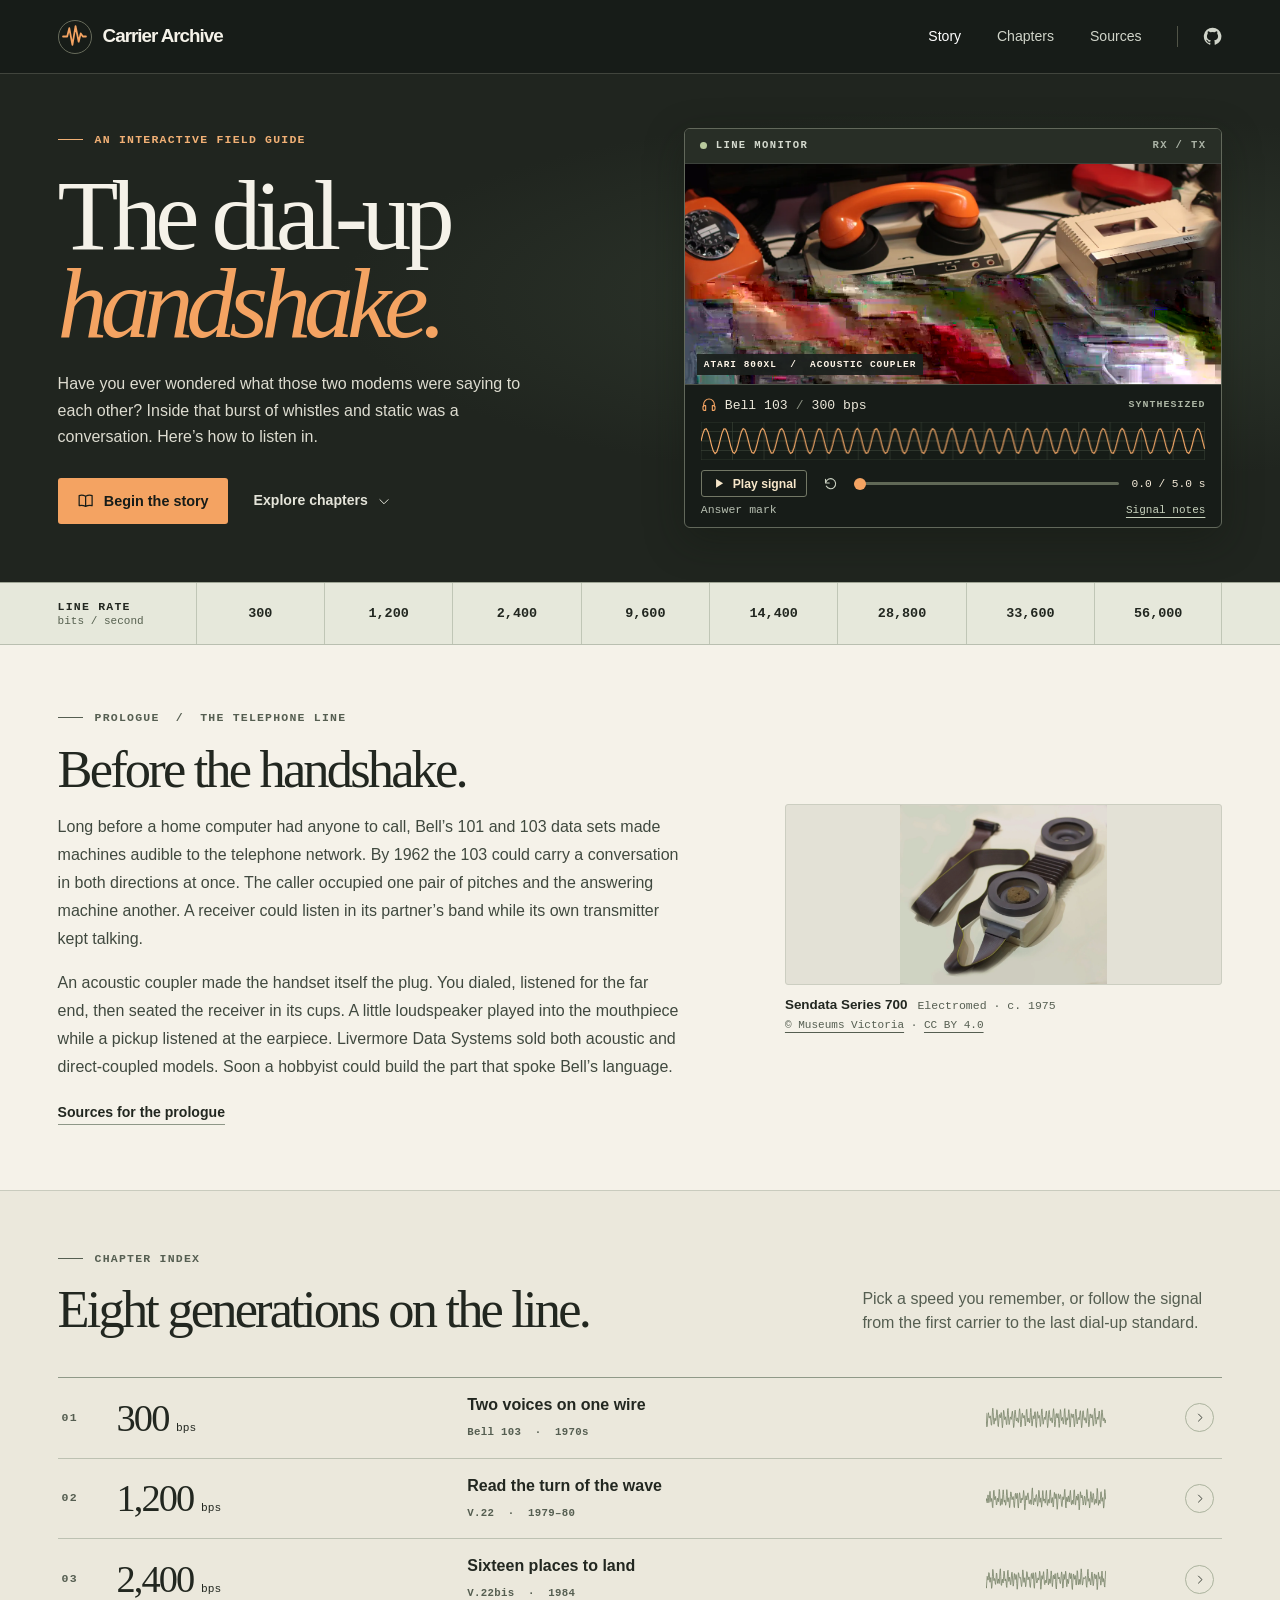
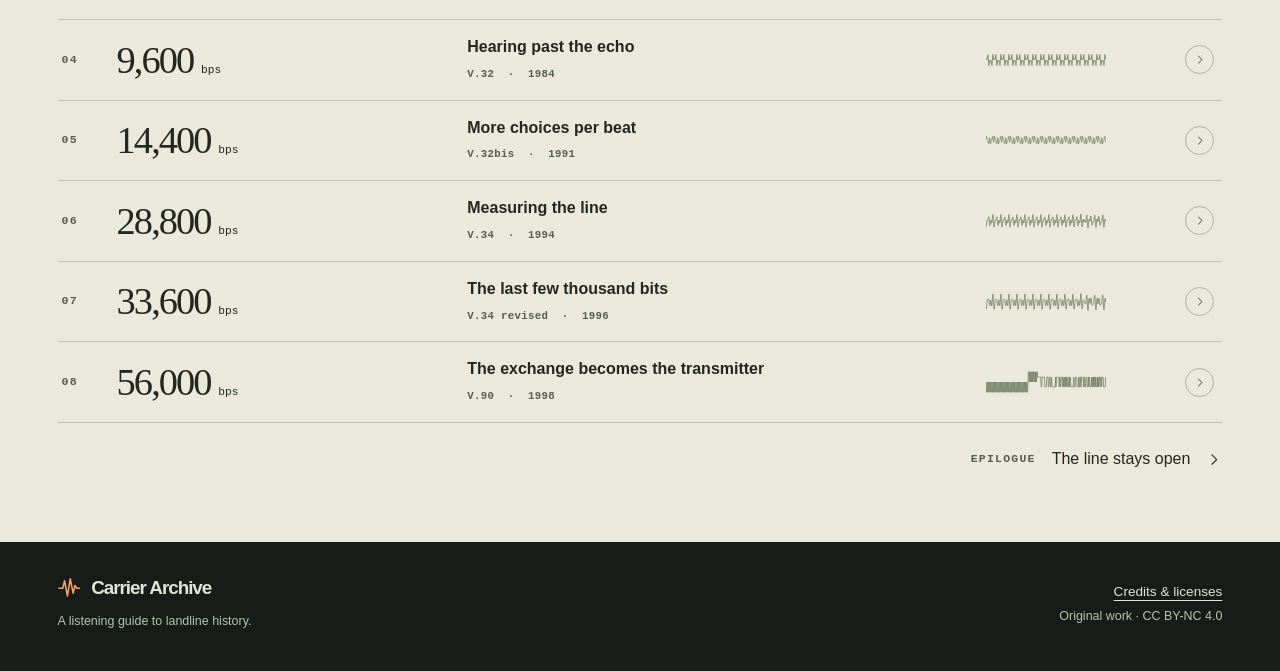
==== index.html @ a71842d0 "Build eight sourced listening chapters and synchronized signal instruments" ====
<!doctype html><html lang="en"><head><meta charset="utf-8"><meta name="viewport" content="width=device-width, initial-scale=1"><meta name="theme-color" content="#1d201c"><meta name="description" content="Explore eight generations of dial-up modems through annotated synthesized signals, archival photographs and the engineering behind the handshake."><title>The dial-up handshake · Carrier Archive</title><link rel="icon" href="assets/mark.svg"><link rel="stylesheet" href="style.css"><script type="module" src="js/player.js"></script></head><body><a class="skip" href="#main">Skip to content</a><header class="mast"><div class="wrap mast-row"><a class="brand" href="index.html"><span class="brandmark"><svg viewBox="0 0 24 24" class="icon" fill="none" stroke="currentColor" stroke-width="1.7" stroke-linecap="round" stroke-linejoin="round" aria-hidden="true"><path d="M1 12h4l2-8 3 16 3-18 3 15 2-8 2 3h3"/></svg></span> Carrier Archive</a><nav aria-label="Primary"><a class="sel" href="index.html#origins">Story</a><a class="" href="index.html#chapters">Chapters</a><a class="" href="sources.html">Sources</a><a class="repo" href="https://github.com/ahknight/modems-astra-work-high" aria-label="GitHub repository"><svg viewBox="0 0 24 24" class="icon" fill="none" stroke="currentColor" stroke-width="1.7" stroke-linecap="round" stroke-linejoin="round" aria-hidden="true"><path fill="currentColor" stroke="none" d="M12 1a11 11 0 0 0-3.48 21.43c.55.1.75-.24.75-.53v-2.05c-3.07.67-3.72-1.3-3.72-1.3-.5-1.28-1.22-1.62-1.22-1.62-1-.68.08-.67.08-.67 1.1.08 1.69 1.14 1.69 1.14.98 1.69 2.58 1.2 3.21.92.1-.71.39-1.2.7-1.47-2.46-.28-5.04-1.23-5.04-5.47 0-1.21.43-2.2 1.14-2.97-.11-.28-.49-1.4.11-2.92 0 0 .93-.3 3.03 1.13a10.47 10.47 0 0 1 5.5 0c2.1-1.43 3.03-1.13 3.03-1.13.6 1.52.22 2.64.11 2.92.71.77 1.14 1.76 1.14 2.97 0 4.25-2.59 5.18-5.06 5.45.4.35.75 1.03.75 2.08v3.07c0 .3.2.64.76.53A11 11 0 0 0 12 1z"/></svg></a></nav></div></header><main id="main"><section class="hero"><div class="wrap hero-grid"><div class="hero-copy"><div class="eyebrow"><span class="rule"></span>AN INTERACTIVE FIELD GUIDE</div><h1>The dial-up<br><em>handshake.</em></h1><p>Have you ever wondered what those two modems were saying to each other? Inside that burst of whistles and static was a conversation. Here’s how to listen in.</p><div class="hero-actions"><a class="button paper" href="#origins"><svg viewBox="0 0 24 24" class="icon" fill="none" stroke="currentColor" stroke-width="1.7" stroke-linecap="round" stroke-linejoin="round" aria-hidden="true"><path d="M3 5c3-1 6-.6 9 1 3-1.6 6-2 9-1v14c-3-1-6-.6-9 1-3-1.6-6-2-9-1zM12 6v14"/></svg>Begin the story</a><a class="text-link" href="#chapters">Explore chapters <svg viewBox="0 0 24 24" class="icon" fill="none" stroke="currentColor" stroke-width="1.7" stroke-linecap="round" stroke-linejoin="round" aria-hidden="true"><path d="m5 9 7 7 7-7"/></svg></a></div></div><figure class="hero-instrument" data-player="300" data-mini><div class="plate"><span><i class="lamp"></i> LINE MONITOR</span><span>RX / TX</span></div><div class="photo-well"><img src="assets/atari.webp" fetchpriority="high" alt="An orange telephone handset rests in the rubber cups of a Radio Shack modem beside an Atari 800XL and its cassette deck."><span class="photo-tag">ATARI 800XL &nbsp;/&nbsp; ACOUSTIC COUPLER</span></div><div class="hero-console"><div class="console-label"><span><svg viewBox="0 0 24 24" class="icon" fill="none" stroke="currentColor" stroke-width="1.7" stroke-linecap="round" stroke-linejoin="round" aria-hidden="true"><path d="M4 14v-3a8 8 0 0 1 16 0v3M4 13h3v7H5a2 2 0 0 1-2-2v-3a2 2 0 0 1 1-2zm16 0h-3v7h2a2 2 0 0 0 2-2v-3a2 2 0 0 0-1-2z"/></svg> Bell 103 <b>/</b> 300 bps</span><small>SYNTHESIZED</small></div><canvas data-scope role="img" aria-label="Oscilloscope displaying the generated Bell 103 waveform"></canvas><div class="transport"><button type="button" class="play" data-play aria-label="Play signal"><svg viewBox="0 0 24 24" class="icon" fill="none" stroke="currentColor" stroke-width="1.7" stroke-linecap="round" stroke-linejoin="round" aria-hidden="true"><path d="M7 4.5v15l12-7.5z" fill="currentColor" stroke="none"/></svg><span>Play signal</span></button><button type="button" class="restart" data-restart aria-label="Restart signal" title="Restart signal"><svg viewBox="0 0 24 24" class="icon" fill="none" stroke="currentColor" stroke-width="1.7" stroke-linecap="round" stroke-linejoin="round" aria-hidden="true"><path d="M4 5v6h6"/><path d="M4.5 10a8 8 0 1 1 .7 6"/></svg></button><label class="seek"><span class="sr">Signal position in seconds</span><input data-seek type="range" min="0" max="1" step=".001" value="0"></label><output class="clock" data-clock>0:00</output></div><span class="sr" data-status role="status"></span><div class="mini-info"><div data-current class="mini-stage">Answer mark</div><a href="chapters/300.html#laboratory">Signal notes</a></div></div><noscript><p>Enable JavaScript to play the generated signal.</p></noscript></figure></div></section><nav class="rate-nav" aria-label="Browse by line rate"><div class="wrap rate-inner"><span class="rail-label">LINE RATE <small>bits / second</small></span><div class="rates"><a class="" href="chapters/300.html" aria-label="300 bits per second, Bell 103">300</a><a class="" href="chapters/1200.html" aria-label="1,200 bits per second, V.22">1,200</a><a class="" href="chapters/2400.html" aria-label="2,400 bits per second, V.22bis">2,400</a><a class="" href="chapters/9600.html" aria-label="9,600 bits per second, V.32">9,600</a><a class="" href="chapters/14400.html" aria-label="14,400 bits per second, V.32bis">14,400</a><a class="" href="chapters/28800.html" aria-label="28,800 bits per second, V.34">28,800</a><a class="" href="chapters/33600.html" aria-label="33,600 bits per second, V.34 revised">33,600</a><a class="" href="chapters/56000.html" aria-label="56,000 bits per second, V.90">56,000</a></div></div></nav><section class="origins wrap" id="origins"><div class="origin-copy"><div class="eyebrow"><span class="rule"></span>PROLOGUE &nbsp;/&nbsp; THE TELEPHONE LINE</div><h2>Before the handshake.</h2><p>Long before a home computer had anyone to call, Bell’s 101 and 103 data sets made machines audible to the telephone network. By 1962 the 103 could carry a conversation in both directions at once. The caller occupied one pair of pitches and the answering machine another. A receiver could listen in its partner’s band while its own transmitter kept talking.</p><p>An acoustic coupler made the handset itself the plug. You dialed, listened for the far end, then seated the receiver in its cups. A little loudspeaker played into the mouthpiece while a pickup listened at the earpiece. Livermore Data Systems sold both acoustic and direct-coupled models. Soon a hobbyist could build the part that spoke Bell’s language.</p><a class="sub-link" href="sources.html#origin">Sources for the prologue</a></div><figure class="artifact"><div class="artifact-img"><img src="assets/sendata.webp" alt="Two rubber-lined sockets join at a flexible middle section. Straps extend from the ends to secure a handset against the sockets." loading="lazy"></div><figcaption><strong>Sendata Series 700</strong><span>Electromed · c. 1975</span><small><a href="https://collections.museumsvictoria.com.au/items/404180">© Museums Victoria</a> · <a href="https://creativecommons.org/licenses/by/4.0/">CC BY 4.0</a></small></figcaption></figure></section><section class="index-band" id="chapters"><div class="wrap"><div class="eyebrow"><span class="rule"></span>CHAPTER INDEX</div><div class="index-head"><h2>Eight generations on the line.</h2><p>Pick a speed you remember, or follow the signal from the first carrier to the last dial-up standard.</p></div><div class="chapter-rows"><a class="chapter-row" href="chapters/300.html"><span class="ch-num">01</span><span class="row-rate">300 <small>bps</small></span><span class="row-story"><b>Two voices on one wire</b><small>Bell 103 &nbsp;·&nbsp; 1970s</small></span><img src="assets/trace-300.svg" alt="" loading="lazy"><span class="go"><svg viewBox="0 0 24 24" class="icon" fill="none" stroke="currentColor" stroke-width="1.7" stroke-linecap="round" stroke-linejoin="round" aria-hidden="true"><path d="m9 5 7 7-7 7"/></svg></span></a><a class="chapter-row" href="chapters/1200.html"><span class="ch-num">02</span><span class="row-rate">1,200 <small>bps</small></span><span class="row-story"><b>Read the turn of the wave</b><small>V.22 &nbsp;·&nbsp; 1979–80</small></span><img src="assets/trace-1200.svg" alt="" loading="lazy"><span class="go"><svg viewBox="0 0 24 24" class="icon" fill="none" stroke="currentColor" stroke-width="1.7" stroke-linecap="round" stroke-linejoin="round" aria-hidden="true"><path d="m9 5 7 7-7 7"/></svg></span></a><a class="chapter-row" href="chapters/2400.html"><span class="ch-num">03</span><span class="row-rate">2,400 <small>bps</small></span><span class="row-story"><b>Sixteen places to land</b><small>V.22bis &nbsp;·&nbsp; 1984</small></span><img src="assets/trace-2400.svg" alt="" loading="lazy"><span class="go"><svg viewBox="0 0 24 24" class="icon" fill="none" stroke="currentColor" stroke-width="1.7" stroke-linecap="round" stroke-linejoin="round" aria-hidden="true"><path d="m9 5 7 7-7 7"/></svg></span></a><a class="chapter-row" href="chapters/9600.html"><span class="ch-num">04</span><span class="row-rate">9,600 <small>bps</small></span><span class="row-story"><b>Hearing past the echo</b><small>V.32 &nbsp;·&nbsp; 1984</small></span><img src="assets/trace-9600.svg" alt="" loading="lazy"><span class="go"><svg viewBox="0 0 24 24" class="icon" fill="none" stroke="currentColor" stroke-width="1.7" stroke-linecap="round" stroke-linejoin="round" aria-hidden="true"><path d="m9 5 7 7-7 7"/></svg></span></a><a class="chapter-row" href="chapters/14400.html"><span class="ch-num">05</span><span class="row-rate">14,400 <small>bps</small></span><span class="row-story"><b>More choices per beat</b><small>V.32bis &nbsp;·&nbsp; 1991</small></span><img src="assets/trace-14400.svg" alt="" loading="lazy"><span class="go"><svg viewBox="0 0 24 24" class="icon" fill="none" stroke="currentColor" stroke-width="1.7" stroke-linecap="round" stroke-linejoin="round" aria-hidden="true"><path d="m9 5 7 7-7 7"/></svg></span></a><a class="chapter-row" href="chapters/28800.html"><span class="ch-num">06</span><span class="row-rate">28,800 <small>bps</small></span><span class="row-story"><b>Measuring the line</b><small>V.34 &nbsp;·&nbsp; 1994</small></span><img src="assets/trace-28800.svg" alt="" loading="lazy"><span class="go"><svg viewBox="0 0 24 24" class="icon" fill="none" stroke="currentColor" stroke-width="1.7" stroke-linecap="round" stroke-linejoin="round" aria-hidden="true"><path d="m9 5 7 7-7 7"/></svg></span></a><a class="chapter-row" href="chapters/33600.html"><span class="ch-num">07</span><span class="row-rate">33,600 <small>bps</small></span><span class="row-story"><b>The last few thousand bits</b><small>V.34 revised &nbsp;·&nbsp; 1996</small></span><img src="assets/trace-33600.svg" alt="" loading="lazy"><span class="go"><svg viewBox="0 0 24 24" class="icon" fill="none" stroke="currentColor" stroke-width="1.7" stroke-linecap="round" stroke-linejoin="round" aria-hidden="true"><path d="m9 5 7 7-7 7"/></svg></span></a><a class="chapter-row" href="chapters/56000.html"><span class="ch-num">08</span><span class="row-rate">56,000 <small>bps</small></span><span class="row-story"><b>The exchange becomes the transmitter</b><small>V.90 &nbsp;·&nbsp; 1998</small></span><img src="assets/trace-56000.svg" alt="" loading="lazy"><span class="go"><svg viewBox="0 0 24 24" class="icon" fill="none" stroke="currentColor" stroke-width="1.7" stroke-linecap="round" stroke-linejoin="round" aria-hidden="true"><path d="m9 5 7 7-7 7"/></svg></span></a></div><a class="end-link" href="epilogue.html"><span>EPILOGUE</span> The line stays open <svg viewBox="0 0 24 24" class="icon" fill="none" stroke="currentColor" stroke-width="1.7" stroke-linecap="round" stroke-linejoin="round" aria-hidden="true"><path d="m9 5 7 7-7 7"/></svg></a></div></section></main><footer><div class="wrap footer-in"><div><a class="brand" href="index.html"><svg viewBox="0 0 24 24" class="icon" fill="none" stroke="currentColor" stroke-width="1.7" stroke-linecap="round" stroke-linejoin="round" aria-hidden="true"><path d="M1 12h4l2-8 3 16 3-18 3 15 2-8 2 3h3"/></svg> Carrier Archive</a><p>A listening guide to landline history.</p></div><div><a href="sources.html#rights">Credits &amp; licenses</a><span>Original work · CC BY-NC 4.0</span></div></div></footer></body></html>
---- style.css ----
:root{--paper:#f5f2e9;--paper2:#ebe8dc;--ink:#222720;--muted:#555e51;--edge:#c9cbbe;--night:#20251f;--dark:#171c18;--orange:#f4a362;--green:#a1be9c;--mono:ui-monospace,"SFMono-Regular",Consolas,"Liberation Mono",monospace;--serif:"Iowan Old Style","Palatino Linotype",Palatino,Georgia,serif;--sans:"Helvetica Neue",Arial,sans-serif}*{box-sizing:border-box}html{scroll-padding-top:18px}body{margin:0;color:var(--ink);background:var(--paper);font:1rem/1.55 var(--sans)}button,input,select{font:inherit}a{color:inherit;text-underline-offset:4px}button,a,input,summary{touch-action:manipulation}button,summary,input[type=range],input[type=checkbox],input[type=radio]{cursor:pointer}button{color:inherit}button:focus-visible,a:focus-visible,input:focus-visible,summary:focus-visible{outline:3px solid #cd702f;outline-offset:4px}.wrap{width:min(1264px,calc(100% - clamp(40px,9vw,144px)));margin:auto}.icon{width:1.2em;height:1.2em;flex:none;vertical-align:middle}.sr,.skip:not(:focus){position:absolute;width:1px;height:1px;overflow:hidden;clip-path:inset(50%)}.skip:focus{position:fixed;z-index:10;top:8px;left:8px;padding:12px;background:white;color:black}.mast{background:var(--dark);color:var(--paper);border-bottom:1px solid #41453d}.mast-row{display:flex;justify-content:space-between;align-items:center;min-height:73px;gap:20px}.brand{display:inline-flex;gap:11px;align-items:center;text-decoration:none;font:700 1.18rem/1.1 var(--sans);letter-spacing:-.055em}.brandmark{color:var(--orange);display:grid;place-items:center;width:34px;height:34px;border:1px solid #676b5b;border-radius:50%}.brandmark .icon{width:25px;height:25px}.mast nav{display:flex;align-items:center;gap:clamp(19px,2.8vw,45px)}.mast nav a{font-size:.88rem;text-decoration:none;color:#d0d4c9}.mast nav a:hover,.mast nav a.sel{color:#fff}.mast nav .repo{border-left:1px solid #515447;padding-left:25px}.repo .icon{width:19px;height:19px}
.hero{background:radial-gradient(ellipse at 78% 44%,#30392e 0,transparent 47%),var(--night);color:var(--paper);overflow:hidden}.hero-grid{display:grid;grid-template-columns:1.02fr 1fr;gap:clamp(36px,6vw,112px);align-items:center;padding-block:clamp(42px,4.2vw,74px)}.hero-copy{padding-block:4px}.eyebrow,.small-label,.plate,.photo-tag,.mode-pill,.console-label small,.rail-label,.ch-num,.row-story small,.chapter-bottom small,.end-link span,.scope-axis{font:600 .72rem/1.4 var(--mono);letter-spacing:.105em}.eyebrow{display:flex;align-items:center;gap:12px;color:var(--muted)}.rule{width:25px;height:1px;background:currentColor}.hero .eyebrow,.chapter-head .eyebrow{color:#f1b075}.hero h1,.chapter-head h1,.page-intro h1,h2,h3{font-family:var(--serif);font-weight:400}.hero h1{font-size:clamp(4.75rem,7.8vw,7.9rem);line-height:.88;letter-spacing:-.066em;margin:.24em 0 .24em}.hero h1 em{font-weight:400;color:var(--orange);letter-spacing:-.07em}.hero-copy>p{font-size:clamp(1rem,1.25vw,1.22rem);color:#dddcd0;line-height:1.65;max-width:495px;margin:0}.hero-actions{display:flex;align-items:center;gap:26px;margin-top:27px;flex-wrap:wrap}.button{display:inline-flex;align-items:center;justify-content:center;gap:10px;padding:12px 19px;border-radius:3px;text-decoration:none;font-weight:650;font-size:.9rem}.paper{background:var(--orange);color:var(--dark)}.paper:hover{background:#ffb77c}.text-link,.sub-link{font-size:.88rem;font-weight:600;text-decoration:none}.text-link{color:#e4e4d9}.text-link .icon{width:14px;margin-left:5px}.text-link:hover,.sub-link:hover{text-decoration:underline}.hero-instrument{margin:0;border:1px solid #62685b;border-radius:6px;overflow:hidden;background:var(--dark);box-shadow:0 12px 38px #12171066;position:relative}.plate{height:34px;padding:0 15px;background:#282e26;color:#d5dacf;display:flex;justify-content:space-between;align-items:center;font-size:.66rem;letter-spacing:.13em}.plate>span:first-child{display:flex;gap:9px;align-items:center}.plate>span:last-child{color:#abb3a6}.lamp{display:inline-block;width:7px;height:7px;border-radius:50%;background:#b9c99d}.hero-instrument.playing .lamp{background:#edac67;box-shadow:0 0 6px #f4a362}.photo-well{position:relative;border-top:1px solid #3c413b;border-bottom:1px solid #4b5046}.photo-well img{display:block;width:100%;height:clamp(160px,17.2vw,265px);object-fit:cover;object-position:center 49%}.photo-tag{position:absolute;bottom:9px;left:12px;color:#fff6e9;font-size:.59rem;background:#1b201df0;padding:4px 7px}.hero-console{padding:12px 16px 10px}.console-label{display:flex;align-items:center;justify-content:space-between;gap:8px;font:500 .82rem var(--mono);color:#ebe7d9}.console-label>span{display:flex;gap:8px;align-items:center}.console-label b{font-weight:400;color:#898f80}.console-label .icon{color:var(--orange);width:16px;height:16px}.console-label small{font-size:.62rem;color:#adb6a5}.hero-console canvas{height:38px;margin:9px 0 4px}.hero-console canvas,.scope-box canvas{display:block;width:100%;background:#161c17}.transport{display:flex;align-items:center;gap:10px;min-height:39px;color:#f4ead8}.play,.restart{border:0;background:transparent;display:inline-flex;align-items:center;justify-content:center;gap:7px}.play{padding:5px 10px;border:1px solid #737866;border-radius:3px;color:#f7e7ca;font:600 .76rem var(--sans);white-space:nowrap}.play .icon{width:14px}.play:hover,.restart:hover{background:#354031}.restart{padding:6px;color:#cbd1c2}.restart .icon{width:15px}.seek{display:flex;flex:1;min-width:0;align-items:center}.seek input{width:100%;min-width:0;margin:0;height:20px;accent-color:var(--orange)}input[type=range]{appearance:none;background:transparent}input[type=range]::-webkit-slider-runnable-track{height:3px;background:#606856;border-radius:4px}input[type=range]::-moz-range-track{height:3px;background:#606856;border-radius:4px}input[type=range]::-webkit-slider-thumb{appearance:none;width:12px;height:12px;border-radius:50%;background:var(--orange);margin-top:-4.5px}input[type=range]::-moz-range-thumb{width:12px;height:12px;border:0;background:var(--orange);border-radius:50%}.clock{font:.7rem var(--mono);white-space:nowrap;min-width:4.8rem;text-align:right}.mini-stage{font:.72rem var(--mono);color:#b8c0b2;min-height:1.2em}.rate-nav{background:#e6e8db;border-top:1px solid #9fa595;border-bottom:1px solid #b9bfb0}.rate-inner{display:flex;align-items:stretch}.rail-label{min-width:138px;display:flex;flex-direction:column;justify-content:center;font-size:.72rem}.rail-label small{font:normal .69rem var(--mono);letter-spacing:0;color:#56604f}.rates{flex:1;display:grid;grid-template-columns:repeat(8,1fr)}.rates a{display:grid;place-items:center;text-decoration:none;font:600 clamp(.75rem,1.05vw,1rem) var(--mono);padding:23px 2px;border-left:1px solid #c0c6b6}.rates a:last-child{border-right:1px solid #c0c6b6}.rates a:hover,.rates .current{background:#d7decc;box-shadow:inset 0 -3px #6a7963}.origins{display:grid;grid-template-columns:1fr .7fr;gap:clamp(40px,8vw,125px);align-items:center;padding-block:65px}.origins h2,.index-head h2,.reference h2,.epilogue h2{font-size:clamp(2.4rem,4.1vw,4.1rem);line-height:1.07;letter-spacing:-.054em;margin:.28em 0}.origin-copy p,.editorial p,.epilogue p,.reference p,.chapter-head p{line-height:1.75}.origin-copy p{color:#40493f;max-width:660px}.sub-link{display:inline-block;border-bottom:1px solid #8e9788;margin-top:5px}.artifact{margin:0}.artifact-img{background:#e3e1d6;overflow:hidden;border:1px solid #cccec1;border-radius:3px}.artifact-img img{width:100%;height:clamp(160px,14vw,225px);object-fit:contain;display:block;mix-blend-mode:multiply}.artifact figcaption{display:flex;flex-wrap:wrap;gap:3px 10px;align-items:baseline;margin-top:10px}.artifact figcaption strong{font-size:.84rem}.artifact figcaption span,.artifact figcaption small{font:.72rem var(--mono);color:var(--muted)}.artifact figcaption small{width:100%;font-size:.69rem}.index-band{background:var(--paper2);border-top:1px solid var(--edge);padding:60px 0 70px}.index-head{display:flex;align-items:flex-end;justify-content:space-between;gap:50px;margin-bottom:25px}.index-head h2{max-width:580px}.index-head p{max-width:360px;color:var(--muted)}.chapter-rows{border-top:1px solid #8f9988}.chapter-row{display:grid;grid-template-columns:40px 1fr 1.5fr minmax(70px,.55fr) 33px;gap:15px;align-items:center;border-bottom:1px solid #bdc1b2;text-decoration:none;padding:15px 4px}.chapter-row:hover{background:#e0e4d5}.ch-num{color:var(--muted)}.row-rate{font:normal clamp(1.7rem,3vw,2.8rem)/1.1 var(--serif);letter-spacing:-.05em}.row-rate small{font:.7rem var(--mono);letter-spacing:0}.row-story b{display:block;font-weight:550}.row-story small{font-size:.67rem;color:var(--muted);letter-spacing:.03em}.chapter-row img{max-width:100%;width:120px;height:34px}.go{border:1px solid #abb39e;border-radius:50%;width:29px;height:29px;display:grid;place-items:center}.go .icon{width:12px}.end-link{display:flex;align-items:center;justify-content:flex-end;gap:16px;margin-top:24px;text-decoration:none}.end-link .icon{width:16px}.end-link span{color:var(--muted)}footer{background:var(--dark);color:#e1e4d7;padding-block:35px}.footer-in{display:flex;align-items:center;justify-content:space-between;gap:30px}.footer-in p,.footer-in span{display:block;font-size:.78rem;color:#b9c2b1;margin:.4em 0}.footer-in>div:last-child{text-align:right;font-size:.85rem}.footer-in .icon{color:var(--orange)}.chapter-head{background:var(--night);color:var(--paper);padding:45px 0}.chapter-head h1,.page-intro h1{font-size:clamp(2.9rem,5.8vw,5.5rem);line-height:1.02;letter-spacing:-.055em;margin:.19em 0}.chapter-head p,.page-intro>p{max-width:800px;color:#d0d5c9;font-size:1.12rem;margin:8px 0 0}.chapter-meta{color:var(--orange);font:600 1.1rem var(--mono);margin-top:22px}.chapter-meta span{font-size:.8rem;font-weight:400}.chapter-layout{display:grid;grid-template-columns:minmax(0,.9fr) minmax(0,1.18fr);gap:clamp(32px,4vw,70px);padding-block:50px;align-items:start}.editorial .small-label{color:#636d5b}.editorial>p{font-size:1.06rem}.editorial>p:first-of-type{margin-top:12px}.editorial aside{border-left:3px solid #c67940;background:#e9ebdf;padding:18px 23px;margin:25px 0}.editorial aside h3,.now h3,.stage-heading{font-size:1.65rem;letter-spacing:-.04em;margin:5px 0}.editorial aside p{font-size:.96rem;margin:6px 0}.lab{border:1px solid #b8c0b0;background:#eef0e5;border-radius:5px;padding:clamp(15px,2vw,31px);min-width:0}.lab-header{display:flex;align-items:center;justify-content:space-between;gap:10px;margin-bottom:18px}.lab h2{font-size:clamp(1.8rem,2.6vw,2.7rem);letter-spacing:-.055em;line-height:1.1;margin:.22em 0 0}.mode-pill{font-size:.62rem;text-transform:uppercase;border:1px solid #b8c1ad;padding:4px 6px;border-radius:3px;white-space:nowrap;color:#41543e}.scope-box{background:var(--dark);color:var(--paper);padding:14px;border-radius:3px}.scope-tools,.scope-legend,.scope-tools fieldset{display:flex;align-items:center;gap:9px}.scope-tools{justify-content:space-between;flex-wrap:wrap}.scope-tools fieldset{margin:0;padding:0;border:0;gap:3px}.scope-tools label{cursor:pointer;padding:5px 6px;color:#c5cabb;font-size:.72rem;border-radius:2px;display:flex;align-items:center;gap:3px}.scope-tools label:has(:checked){background:#353f32}.scope-tools input{accent-color:var(--orange);margin:0;width:12px;height:12px}.scope-legend{font:.64rem var(--mono);gap:5px}.swatch{display:inline-block;width:10px;height:2px}.amber{background:var(--orange)}.teal{background:#a4d2ba}.scope-box canvas{height:clamp(135px,12vw,190px);margin:10px 0 0}.scope-axis{font-size:.58rem;letter-spacing:.04em;color:#c1c9bb;margin:4px 0}.mix{display:flex;align-items:center;gap:14px;margin:10px 0 18px;font-size:.79rem}.mix label{display:flex;align-items:center;gap:3px}.mix input{accent-color:#52674a}.now{border-top:1px solid var(--edge);border-bottom:1px solid var(--edge);padding:14px 0}.now p,.stages p,.tip,.method p{color:#465142}.now p{margin:4px 0;font-size:.96rem}.stage-heading{margin-top:20px}.tip{font-size:.84rem;margin:2px 0 12px}.stages{padding:0;list-style:none}.stages li{border-left:2px solid #b9c4b1;padding:2px 0 3px 12px;margin:14px 0}.stages li[data-active]{border-color:#a45c27}.stages button{background:transparent;border:none;padding:2px 0;text-align:left;font-weight:650;font-size:.91rem}.stages button span{font:.7rem var(--mono);padding-right:9px;color:#5a6752}.stages button:hover{text-decoration:underline}.stages p{font-size:.9rem;margin:4px 0;line-height:1.55}.refs{padding-left:20px;overflow-wrap:anywhere}.refs li{font-size:.9rem;margin:7px 0}.method p{font-size:.91rem}details{border-top:1px solid var(--edge);padding:10px 0}summary{font-weight:600;font-size:.92rem}.chapter-bottom{border-top:1px solid var(--edge);display:flex;justify-content:space-between;align-items:center;gap:20px;padding:25px 0 42px}.chapter-bottom a{text-decoration:none}.chapter-bottom a:last-child{text-align:right;font-weight:600}.chapter-bottom small{display:block;color:var(--muted);margin-bottom:4px}.chapter-bottom a:hover,.end-link:hover{text-decoration:underline}.page-intro{padding-block:45px;border-bottom:1px solid var(--edge)}.page-intro>p{color:var(--muted)}.reference{display:grid;grid-template-columns:1fr .78fr;gap:8vw;padding:30px 0 60px}.reference h2,.epilogue h2{font-size:clamp(1.8rem,3vw,2.7rem)}.ref-list section,.epilogue section{border-bottom:1px solid var(--edge);padding:20px 0}.credit-row{display:flex;gap:16px;margin:18px 0;align-items:flex-start}.credit-row img{width:85px;height:65px;object-fit:contain;background:var(--paper2)}.credit-row p{font-size:.78rem;margin:0}.epilogue{max-width:800px;padding-block:20px 50px}.ink{background:var(--night);color:white;margin-top:24px}
@media(min-width:1600px){.hero-grid{gap:110px}}
@media(max-width:950px){.hero-grid{gap:30px}.hero h1{font-size:clamp(4.3rem,8.2vw,5.5rem)}.hero-actions{gap:16px}.rail-label{min-width:100px}.chapter-layout{grid-template-columns:1fr 1.08fr;gap:25px}.lab-header{align-items:flex-start;flex-direction:column}.origins{gap:5vw}.clock{min-width:3rem}.hero-console{padding:10px}.scope-tools{gap:6px}}
@media(max-width:740px){.wrap{width:calc(100% - 36px)}.mast-row{min-height:59px}.mast nav{gap:17px}.mast nav a{font-size:.8rem}.mast nav .repo{display:none}.brand{font-size:1.05rem}.brandmark{width:29px;height:29px}.hero-grid{grid-template-columns:1fr;padding-block:34px;gap:26px}.hero h1{font-size:clamp(4.9rem,13vw,6.8rem);margin:.23em 0}.hero-copy>p{max-width:550px}.hero-actions{margin-top:20px}.photo-well img{height:clamp(160px,32vw,220px)}.hero-console{padding:12px 15px}.hero-instrument{width:100%}.rate-inner{display:block;padding:10px 0}.rail-label{flex-direction:row;justify-content:flex-start;gap:8px;align-items:baseline;margin:1px 0 6px}.rates{grid-template-columns:repeat(4,1fr);border-top:1px solid #c0c6b6}.rates a{font-size:.81rem;padding:8px 1px;border-bottom:1px solid #c0c6b6}.rates a:nth-child(4){border-right:1px solid #c0c6b6}.origins{grid-template-columns:1fr;gap:22px;padding-block:38px}.artifact-img img{height:165px}.origins h2,.index-head h2{font-size:2.55rem}.index-band{padding:36px 0}.index-head{display:block;margin-bottom:18px}.index-head p{max-width:none}.chapter-row{grid-template-columns:22px minmax(94px,.8fr) minmax(0,1.5fr) 22px;gap:7px}.chapter-row img{display:none}.row-rate{font-size:1.6rem}.go{width:22px;height:22px}.row-story b{font-size:.9rem}.chapter-layout,.reference{grid-template-columns:1fr;gap:26px;padding-block:28px}.lab-header{flex-direction:row;align-items:center}.chapter-head{padding:30px 0}.chapter-head p{font-size:1rem}.chapter-meta{margin-top:13px}.footer-in{align-items:start;flex-direction:column;gap:14px}.footer-in>div:last-child{text-align:left}.chapter-bottom{align-items:flex-start}.chapter-bottom a{font-size:.85rem}.end-link{gap:9px;font-size:.94rem}.reference{gap:14px}.stages p{font-size:.96rem}.scope-box canvas{height:145px}}
@media(max-width:370px){.mast nav{gap:9px}.brand{gap:5px}.hero-actions{gap:12px}.transport{gap:5px}.play{padding:5px 6px}.mode-pill{display:none}.hero h1{font-size:4.35rem}.chapter-row{grid-template-columns:16px 82px 1fr}.chapter-row .go{display:none}}
@media(prefers-reduced-motion:reduce){*{scroll-behavior:auto!important;animation:none!important;transition:none!important}}
@media print{.mast,.hero-actions,.rate-nav,.transport,.scope-tools,.mix,.chapter-bottom,footer nav{display:none}.chapter-layout,.reference{display:block}.hero,.chapter-head{background:white;color:black}.editorial,.lab{break-inside:auto}.hero-copy>p,.chapter-head p{color:black}}
.mini-info,.map-title,.map-key{display:flex;align-items:center;justify-content:space-between;gap:10px}.mini-info a{font:.69rem var(--mono);color:#c8d2bd}.map-title,.map-key{font:.66rem var(--mono);color:#c3cebb}.map-title b{color:#f2dfbd;letter-spacing:.13em;font-size:.65rem}.map-window{position:relative;margin-top:8px}.scope-box canvas[data-map]{height:80px;margin:0;cursor:crosshair}.map-window i{position:absolute;top:0;bottom:0;width:2px;pointer-events:none;background:#fff9dc;box-shadow:0 0 2px #161c15}.map-key{margin:3px 0 13px;font-size:.62rem}.scope-tools{border-top:1px solid #394136;padding-top:9px}.plot-help{font-size:.85rem;color:#44513d;margin:0 0 15px}.plot-help b{font-weight:600}
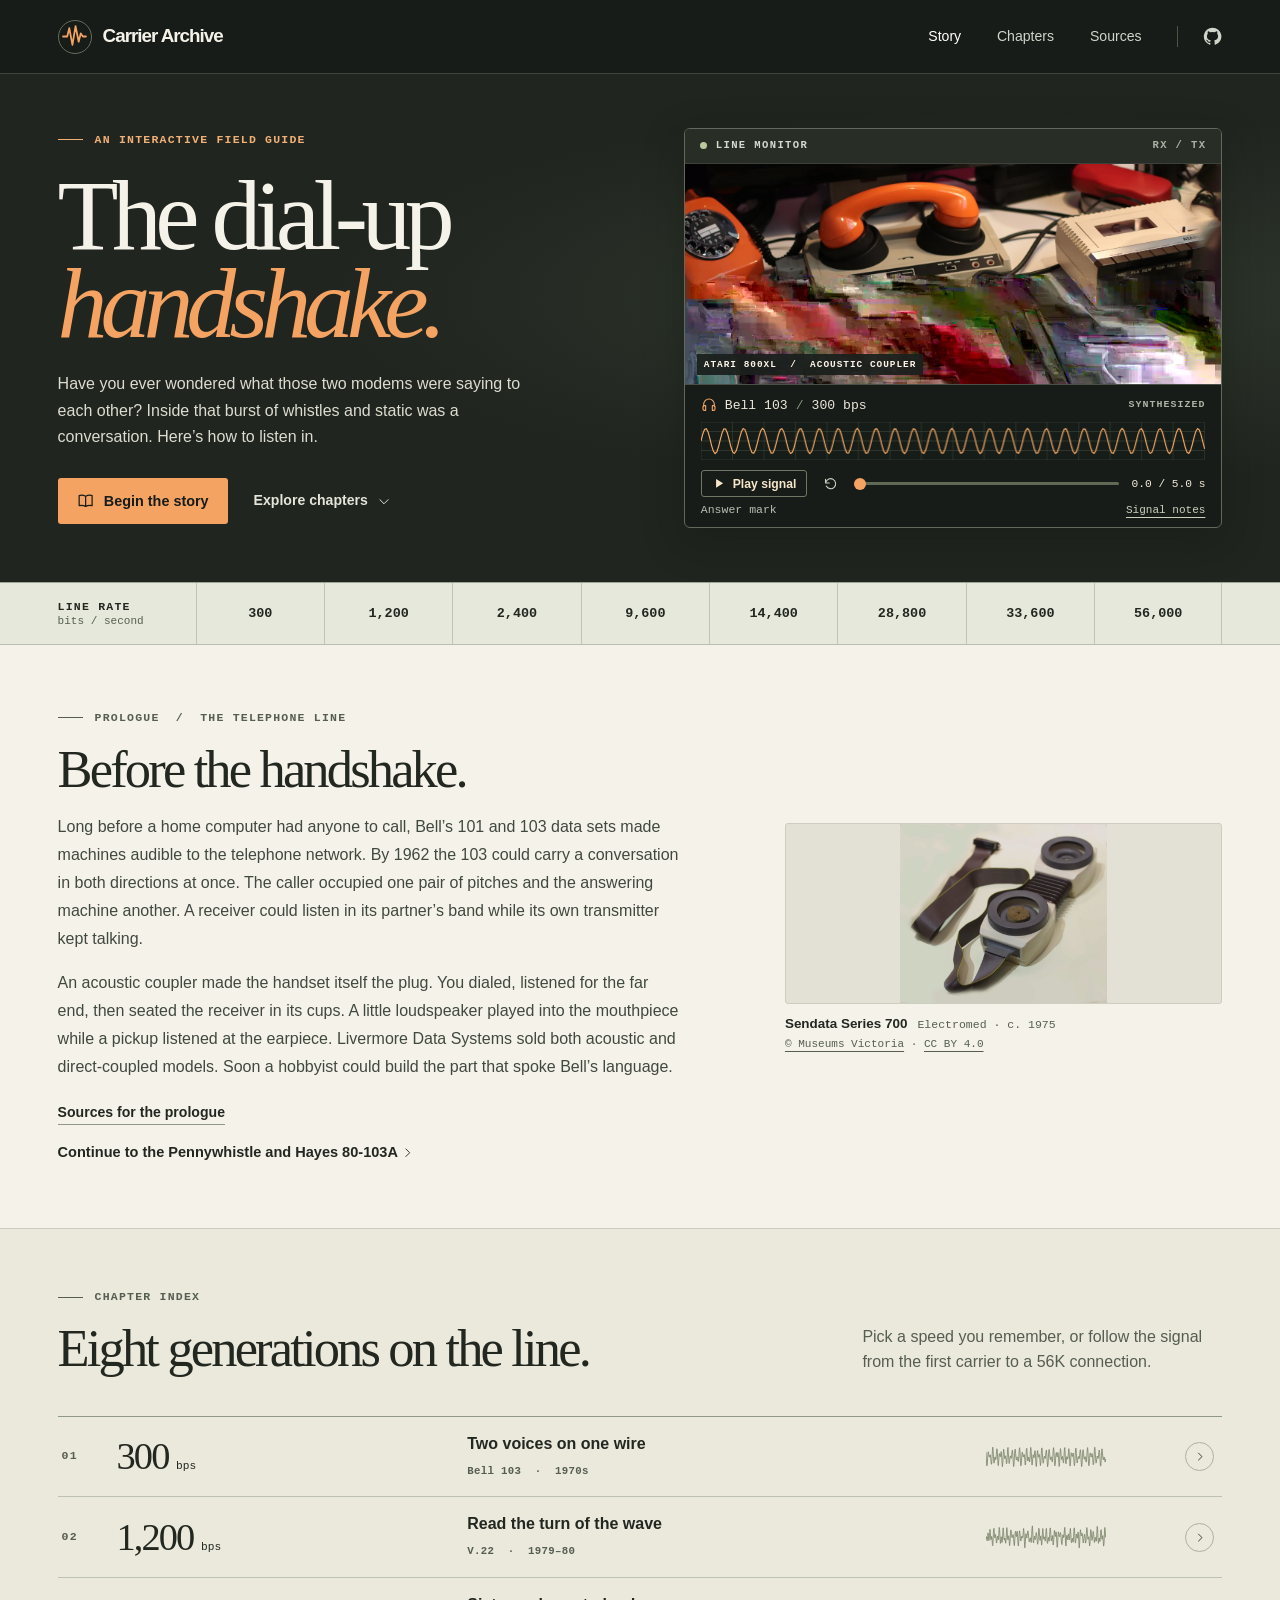
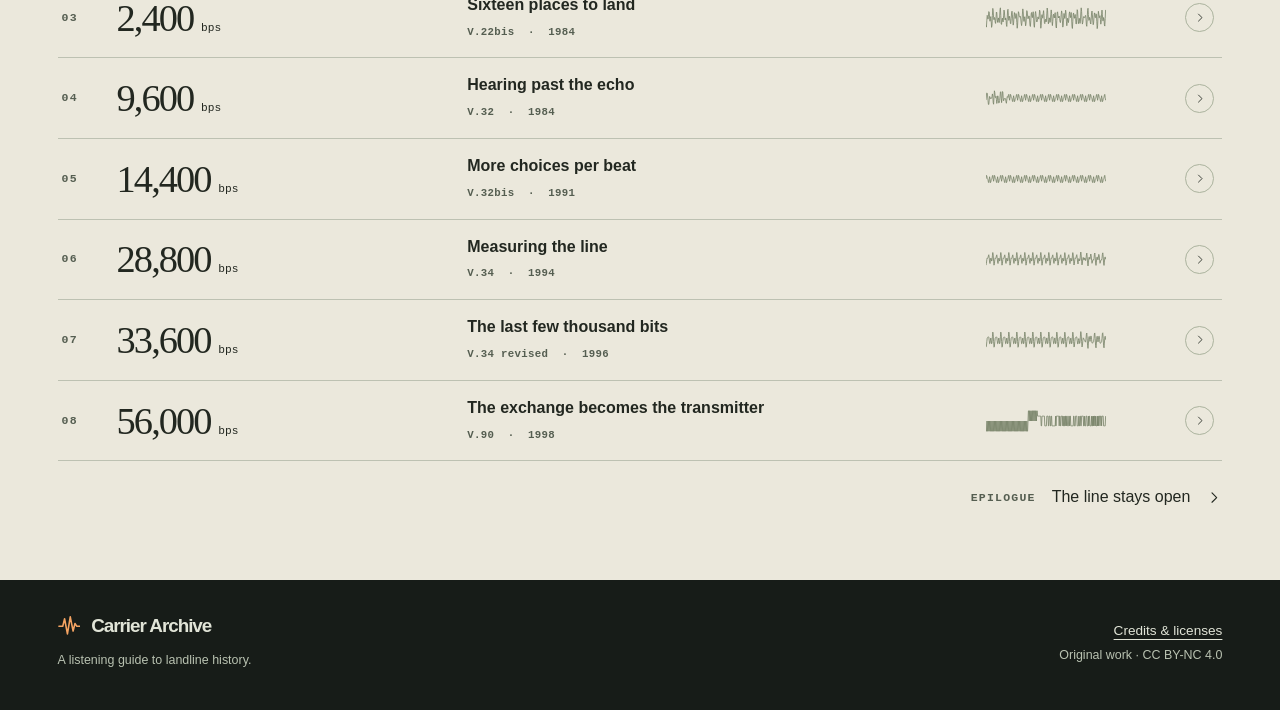
==== commit e40b140b: "Add hands-on signal experiments, guided listening and connected V.32 data" ====
--- a/index.html
+++ b/index.html
@@ -1 +1 @@
-<!doctype html><html lang="en"><head><meta charset="utf-8"><meta name="viewport" content="width=device-width, initial-scale=1"><meta name="theme-color" content="#1d201c"><meta name="description" content="Explore eight generations of dial-up modems through annotated synthesized signals, archival photographs and the engineering behind the handshake."><title>The dial-up handshake · Carrier Archive</title><link rel="icon" href="assets/mark.svg"><link rel="stylesheet" href="style.css"><script type="module" src="js/player.js"></script></head><body><a class="skip" href="#main">Skip to content</a><header class="mast"><div class="wrap mast-row"><a class="brand" href="index.html"><span class="brandmark"><svg viewBox="0 0 24 24" class="icon" fill="none" stroke="currentColor" stroke-width="1.7" stroke-linecap="round" stroke-linejoin="round" aria-hidden="true"><path d="M1 12h4l2-8 3 16 3-18 3 15 2-8 2 3h3"/></svg></span> Carrier Archive</a><nav aria-label="Primary"><a class="sel" href="index.html#origins">Story</a><a class="" href="index.html#chapters">Chapters</a><a class="" href="sources.html">Sources</a><a class="repo" href="https://github.com/ahknight/modems-astra-work-high" aria-label="GitHub repository"><svg viewBox="0 0 24 24" class="icon" fill="none" stroke="currentColor" stroke-width="1.7" stroke-linecap="round" stroke-linejoin="round" aria-hidden="true"><path fill="currentColor" stroke="none" d="M12 1a11 11 0 0 0-3.48 21.43c.55.1.75-.24.75-.53v-2.05c-3.07.67-3.72-1.3-3.72-1.3-.5-1.28-1.22-1.62-1.22-1.62-1-.68.08-.67.08-.67 1.1.08 1.69 1.14 1.69 1.14.98 1.69 2.58 1.2 3.21.92.1-.71.39-1.2.7-1.47-2.46-.28-5.04-1.23-5.04-5.47 0-1.21.43-2.2 1.14-2.97-.11-.28-.49-1.4.11-2.92 0 0 .93-.3 3.03 1.13a10.47 10.47 0 0 1 5.5 0c2.1-1.43 3.03-1.13 3.03-1.13.6 1.52.22 2.64.11 2.92.71.77 1.14 1.76 1.14 2.97 0 4.25-2.59 5.18-5.06 5.45.4.35.75 1.03.75 2.08v3.07c0 .3.2.64.76.53A11 11 0 0 0 12 1z"/></svg></a></nav></div></header><main id="main"><section class="hero"><div class="wrap hero-grid"><div class="hero-copy"><div class="eyebrow"><span class="rule"></span>AN INTERACTIVE FIELD GUIDE</div><h1>The dial-up<br><em>handshake.</em></h1><p>Have you ever wondered what those two modems were saying to each other? Inside that burst of whistles and static was a conversation. Here’s how to listen in.</p><div class="hero-actions"><a class="button paper" href="#origins"><svg viewBox="0 0 24 24" class="icon" fill="none" stroke="currentColor" stroke-width="1.7" stroke-linecap="round" stroke-linejoin="round" aria-hidden="true"><path d="M3 5c3-1 6-.6 9 1 3-1.6 6-2 9-1v14c-3-1-6-.6-9 1-3-1.6-6-2-9-1zM12 6v14"/></svg>Begin the story</a><a class="text-link" href="#chapters">Explore chapters <svg viewBox="0 0 24 24" class="icon" fill="none" stroke="currentColor" stroke-width="1.7" stroke-linecap="round" stroke-linejoin="round" aria-hidden="true"><path d="m5 9 7 7 7-7"/></svg></a></div></div><figure class="hero-instrument" data-player="300" data-mini><div class="plate"><span><i class="lamp"></i> LINE MONITOR</span><span>RX / TX</span></div><div class="photo-well"><img src="assets/atari.webp" fetchpriority="high" alt="An orange telephone handset rests in the rubber cups of a Radio Shack modem beside an Atari 800XL and its cassette deck."><span class="photo-tag">ATARI 800XL &nbsp;/&nbsp; ACOUSTIC COUPLER</span></div><div class="hero-console"><div class="console-label"><span><svg viewBox="0 0 24 24" class="icon" fill="none" stroke="currentColor" stroke-width="1.7" stroke-linecap="round" stroke-linejoin="round" aria-hidden="true"><path d="M4 14v-3a8 8 0 0 1 16 0v3M4 13h3v7H5a2 2 0 0 1-2-2v-3a2 2 0 0 1 1-2zm16 0h-3v7h2a2 2 0 0 0 2-2v-3a2 2 0 0 0-1-2z"/></svg> Bell 103 <b>/</b> 300 bps</span><small>SYNTHESIZED</small></div><canvas data-scope role="img" aria-label="Oscilloscope displaying the generated Bell 103 waveform"></canvas><div class="transport"><button type="button" class="play" data-play aria-label="Play signal"><svg viewBox="0 0 24 24" class="icon" fill="none" stroke="currentColor" stroke-width="1.7" stroke-linecap="round" stroke-linejoin="round" aria-hidden="true"><path d="M7 4.5v15l12-7.5z" fill="currentColor" stroke="none"/></svg><span>Play signal</span></button><button type="button" class="restart" data-restart aria-label="Restart signal" title="Restart signal"><svg viewBox="0 0 24 24" class="icon" fill="none" stroke="currentColor" stroke-width="1.7" stroke-linecap="round" stroke-linejoin="round" aria-hidden="true"><path d="M4 5v6h6"/><path d="M4.5 10a8 8 0 1 1 .7 6"/></svg></button><label class="seek"><span class="sr">Signal position in seconds</span><input data-seek type="range" min="0" max="1" step=".001" value="0"></label><output class="clock" data-clock>0:00</output></div><span class="sr" data-status role="status"></span><div class="mini-info"><div data-current class="mini-stage">Answer mark</div><a href="chapters/300.html#laboratory">Signal notes</a></div></div><noscript><p>Enable JavaScript to play the generated signal.</p></noscript></figure></div></section><nav class="rate-nav" aria-label="Browse by line rate"><div class="wrap rate-inner"><span class="rail-label">LINE RATE <small>bits / second</small></span><div class="rates"><a class="" href="chapters/300.html" aria-label="300 bits per second, Bell 103">300</a><a class="" href="chapters/1200.html" aria-label="1,200 bits per second, V.22">1,200</a><a class="" href="chapters/2400.html" aria-label="2,400 bits per second, V.22bis">2,400</a><a class="" href="chapters/9600.html" aria-label="9,600 bits per second, V.32">9,600</a><a class="" href="chapters/14400.html" aria-label="14,400 bits per second, V.32bis">14,400</a><a class="" href="chapters/28800.html" aria-label="28,800 bits per second, V.34">28,800</a><a class="" href="chapters/33600.html" aria-label="33,600 bits per second, V.34 revised">33,600</a><a class="" href="chapters/56000.html" aria-label="56,000 bits per second, V.90">56,000</a></div></div></nav><section class="origins wrap" id="origins"><div class="origin-copy"><div class="eyebrow"><span class="rule"></span>PROLOGUE &nbsp;/&nbsp; THE TELEPHONE LINE</div><h2>Before the handshake.</h2><p>Long before a home computer had anyone to call, Bell’s 101 and 103 data sets made machines audible to the telephone network. By 1962 the 103 could carry a conversation in both directions at once. The caller occupied one pair of pitches and the answering machine another. A receiver could listen in its partner’s band while its own transmitter kept talking.</p><p>An acoustic coupler made the handset itself the plug. You dialed, listened for the far end, then seated the receiver in its cups. A little loudspeaker played into the mouthpiece while a pickup listened at the earpiece. Livermore Data Systems sold both acoustic and direct-coupled models. Soon a hobbyist could build the part that spoke Bell’s language.</p><a class="sub-link" href="sources.html#origin">Sources for the prologue</a></div><figure class="artifact"><div class="artifact-img"><img src="assets/sendata.webp" alt="Two rubber-lined sockets join at a flexible middle section. Straps extend from the ends to secure a handset against the sockets." loading="lazy"></div><figcaption><strong>Sendata Series 700</strong><span>Electromed · c. 1975</span><small><a href="https://collections.museumsvictoria.com.au/items/404180">© Museums Victoria</a> · <a href="https://creativecommons.org/licenses/by/4.0/">CC BY 4.0</a></small></figcaption></figure></section><section class="index-band" id="chapters"><div class="wrap"><div class="eyebrow"><span class="rule"></span>CHAPTER INDEX</div><div class="index-head"><h2>Eight generations on the line.</h2><p>Pick a speed you remember, or follow the signal from the first carrier to the last dial-up standard.</p></div><div class="chapter-rows"><a class="chapter-row" href="chapters/300.html"><span class="ch-num">01</span><span class="row-rate">300 <small>bps</small></span><span class="row-story"><b>Two voices on one wire</b><small>Bell 103 &nbsp;·&nbsp; 1970s</small></span><img src="assets/trace-300.svg" alt="" loading="lazy"><span class="go"><svg viewBox="0 0 24 24" class="icon" fill="none" stroke="currentColor" stroke-width="1.7" stroke-linecap="round" stroke-linejoin="round" aria-hidden="true"><path d="m9 5 7 7-7 7"/></svg></span></a><a class="chapter-row" href="chapters/1200.html"><span class="ch-num">02</span><span class="row-rate">1,200 <small>bps</small></span><span class="row-story"><b>Read the turn of the wave</b><small>V.22 &nbsp;·&nbsp; 1979–80</small></span><img src="assets/trace-1200.svg" alt="" loading="lazy"><span class="go"><svg viewBox="0 0 24 24" class="icon" fill="none" stroke="currentColor" stroke-width="1.7" stroke-linecap="round" stroke-linejoin="round" aria-hidden="true"><path d="m9 5 7 7-7 7"/></svg></span></a><a class="chapter-row" href="chapters/2400.html"><span class="ch-num">03</span><span class="row-rate">2,400 <small>bps</small></span><span class="row-story"><b>Sixteen places to land</b><small>V.22bis &nbsp;·&nbsp; 1984</small></span><img src="assets/trace-2400.svg" alt="" loading="lazy"><span class="go"><svg viewBox="0 0 24 24" class="icon" fill="none" stroke="currentColor" stroke-width="1.7" stroke-linecap="round" stroke-linejoin="round" aria-hidden="true"><path d="m9 5 7 7-7 7"/></svg></span></a><a class="chapter-row" href="chapters/9600.html"><span class="ch-num">04</span><span class="row-rate">9,600 <small>bps</small></span><span class="row-story"><b>Hearing past the echo</b><small>V.32 &nbsp;·&nbsp; 1984</small></span><img src="assets/trace-9600.svg" alt="" loading="lazy"><span class="go"><svg viewBox="0 0 24 24" class="icon" fill="none" stroke="currentColor" stroke-width="1.7" stroke-linecap="round" stroke-linejoin="round" aria-hidden="true"><path d="m9 5 7 7-7 7"/></svg></span></a><a class="chapter-row" href="chapters/14400.html"><span class="ch-num">05</span><span class="row-rate">14,400 <small>bps</small></span><span class="row-story"><b>More choices per beat</b><small>V.32bis &nbsp;·&nbsp; 1991</small></span><img src="assets/trace-14400.svg" alt="" loading="lazy"><span class="go"><svg viewBox="0 0 24 24" class="icon" fill="none" stroke="currentColor" stroke-width="1.7" stroke-linecap="round" stroke-linejoin="round" aria-hidden="true"><path d="m9 5 7 7-7 7"/></svg></span></a><a class="chapter-row" href="chapters/28800.html"><span class="ch-num">06</span><span class="row-rate">28,800 <small>bps</small></span><span class="row-story"><b>Measuring the line</b><small>V.34 &nbsp;·&nbsp; 1994</small></span><img src="assets/trace-28800.svg" alt="" loading="lazy"><span class="go"><svg viewBox="0 0 24 24" class="icon" fill="none" stroke="currentColor" stroke-width="1.7" stroke-linecap="round" stroke-linejoin="round" aria-hidden="true"><path d="m9 5 7 7-7 7"/></svg></span></a><a class="chapter-row" href="chapters/33600.html"><span class="ch-num">07</span><span class="row-rate">33,600 <small>bps</small></span><span class="row-story"><b>The last few thousand bits</b><small>V.34 revised &nbsp;·&nbsp; 1996</small></span><img src="assets/trace-33600.svg" alt="" loading="lazy"><span class="go"><svg viewBox="0 0 24 24" class="icon" fill="none" stroke="currentColor" stroke-width="1.7" stroke-linecap="round" stroke-linejoin="round" aria-hidden="true"><path d="m9 5 7 7-7 7"/></svg></span></a><a class="chapter-row" href="chapters/56000.html"><span class="ch-num">08</span><span class="row-rate">56,000 <small>bps</small></span><span class="row-story"><b>The exchange becomes the transmitter</b><small>V.90 &nbsp;·&nbsp; 1998</small></span><img src="assets/trace-56000.svg" alt="" loading="lazy"><span class="go"><svg viewBox="0 0 24 24" class="icon" fill="none" stroke="currentColor" stroke-width="1.7" stroke-linecap="round" stroke-linejoin="round" aria-hidden="true"><path d="m9 5 7 7-7 7"/></svg></span></a></div><a class="end-link" href="epilogue.html"><span>EPILOGUE</span> The line stays open <svg viewBox="0 0 24 24" class="icon" fill="none" stroke="currentColor" stroke-width="1.7" stroke-linecap="round" stroke-linejoin="round" aria-hidden="true"><path d="m9 5 7 7-7 7"/></svg></a></div></section></main><footer><div class="wrap footer-in"><div><a class="brand" href="index.html"><svg viewBox="0 0 24 24" class="icon" fill="none" stroke="currentColor" stroke-width="1.7" stroke-linecap="round" stroke-linejoin="round" aria-hidden="true"><path d="M1 12h4l2-8 3 16 3-18 3 15 2-8 2 3h3"/></svg> Carrier Archive</a><p>A listening guide to landline history.</p></div><div><a href="sources.html#rights">Credits &amp; licenses</a><span>Original work · CC BY-NC 4.0</span></div></div></footer></body></html>+<!doctype html><html lang="en"><head><meta charset="utf-8"><meta name="viewport" content="width=device-width, initial-scale=1"><meta name="theme-color" content="#1d201c"><meta name="description" content="Explore eight generations of dial-up modems through annotated synthesized signals, archival photographs and the engineering behind the handshake."><title>The dial-up handshake · Carrier Archive</title><link rel="icon" href="assets/mark.svg"><link rel="stylesheet" href="style.css"><script type="module" src="js/player.js"></script></head><body><a class="skip" href="#main">Skip to content</a><header class="mast"><div class="wrap mast-row"><a class="brand" href="index.html"><span class="brandmark"><svg viewBox="0 0 24 24" class="icon" fill="none" stroke="currentColor" stroke-width="1.7" stroke-linecap="round" stroke-linejoin="round" aria-hidden="true"><path d="M1 12h4l2-8 3 16 3-18 3 15 2-8 2 3h3"/></svg></span> Carrier Archive</a><nav aria-label="Primary"><a class="sel" href="index.html#origins">Story</a><a class="" href="index.html#chapters">Chapters</a><a class="" href="sources.html">Sources</a><a class="repo" href="https://github.com/ahknight/modems-astra-work-high" aria-label="GitHub repository"><svg viewBox="0 0 24 24" class="icon" fill="none" stroke="currentColor" stroke-width="1.7" stroke-linecap="round" stroke-linejoin="round" aria-hidden="true"><path fill="currentColor" stroke="none" d="M12 1a11 11 0 0 0-3.48 21.43c.55.1.75-.24.75-.53v-2.05c-3.07.67-3.72-1.3-3.72-1.3-.5-1.28-1.22-1.62-1.22-1.62-1-.68.08-.67.08-.67 1.1.08 1.69 1.14 1.69 1.14.98 1.69 2.58 1.2 3.21.92.1-.71.39-1.2.7-1.47-2.46-.28-5.04-1.23-5.04-5.47 0-1.21.43-2.2 1.14-2.97-.11-.28-.49-1.4.11-2.92 0 0 .93-.3 3.03 1.13a10.47 10.47 0 0 1 5.5 0c2.1-1.43 3.03-1.13 3.03-1.13.6 1.52.22 2.64.11 2.92.71.77 1.14 1.76 1.14 2.97 0 4.25-2.59 5.18-5.06 5.45.4.35.75 1.03.75 2.08v3.07c0 .3.2.64.76.53A11 11 0 0 0 12 1z"/></svg></a></nav></div></header><main id="main"><section class="hero"><div class="wrap hero-grid"><div class="hero-copy"><div class="eyebrow"><span class="rule"></span>AN INTERACTIVE FIELD GUIDE</div><h1>The dial-up<br><em>handshake.</em></h1><p>Have you ever wondered what those two modems were saying to each other? Inside that burst of whistles and static was a conversation. Here’s how to listen in.</p><div class="hero-actions"><a class="button paper" href="#origins"><svg viewBox="0 0 24 24" class="icon" fill="none" stroke="currentColor" stroke-width="1.7" stroke-linecap="round" stroke-linejoin="round" aria-hidden="true"><path d="M3 5c3-1 6-.6 9 1 3-1.6 6-2 9-1v14c-3-1-6-.6-9 1-3-1.6-6-2-9-1zM12 6v14"/></svg>Begin the story</a><a class="text-link" href="#chapters">Explore chapters <svg viewBox="0 0 24 24" class="icon" fill="none" stroke="currentColor" stroke-width="1.7" stroke-linecap="round" stroke-linejoin="round" aria-hidden="true"><path d="m5 9 7 7 7-7"/></svg></a></div></div><figure class="hero-instrument" data-player="300" data-mini><div class="plate"><span><i class="lamp"></i> LINE MONITOR</span><span>RX / TX</span></div><div class="photo-well"><img src="assets/atari.webp" fetchpriority="high" alt="An orange telephone handset rests in the rubber cups of a Radio Shack modem beside an Atari 800XL and its cassette deck."><span class="photo-tag">ATARI 800XL &nbsp;/&nbsp; ACOUSTIC COUPLER</span></div><div class="hero-console"><div class="console-label"><span><svg viewBox="0 0 24 24" class="icon" fill="none" stroke="currentColor" stroke-width="1.7" stroke-linecap="round" stroke-linejoin="round" aria-hidden="true"><path d="M4 14v-3a8 8 0 0 1 16 0v3M4 13h3v7H5a2 2 0 0 1-2-2v-3a2 2 0 0 1 1-2zm16 0h-3v7h2a2 2 0 0 0 2-2v-3a2 2 0 0 0-1-2z"/></svg> Bell 103 <b>/</b> 300 bps</span><small>SYNTHESIZED</small></div><canvas data-scope role="img" aria-label="Oscilloscope displaying the generated Bell 103 waveform"></canvas><div class="transport"><button type="button" class="play" data-play aria-label="Play signal"><svg viewBox="0 0 24 24" class="icon" fill="none" stroke="currentColor" stroke-width="1.7" stroke-linecap="round" stroke-linejoin="round" aria-hidden="true"><path d="M7 4.5v15l12-7.5z" fill="currentColor" stroke="none"/></svg><span>Play signal</span></button><button type="button" class="restart" data-restart aria-label="Restart signal" title="Restart signal"><svg viewBox="0 0 24 24" class="icon" fill="none" stroke="currentColor" stroke-width="1.7" stroke-linecap="round" stroke-linejoin="round" aria-hidden="true"><path d="M4 5v6h6"/><path d="M4.5 10a8 8 0 1 1 .7 6"/></svg></button><label class="seek"><span class="sr">Signal position in seconds</span><input data-seek type="range" min="0" max="1" step=".001" value="0"></label><span class="clock" data-clock>0:00</span></div><span class="sr" data-status role="status"></span><div class="mini-info"><div data-current class="mini-stage">Answer mark</div><a href="chapters/300.html#laboratory">Signal notes</a></div></div><noscript><p>Enable JavaScript to play the generated signal.</p></noscript></figure></div></section><nav class="rate-nav" aria-label="Browse by line rate"><div class="wrap rate-inner"><span class="rail-label">LINE RATE <small>bits / second</small></span><div class="rates"><a class="" href="chapters/300.html" aria-label="300 bits per second, Bell 103">300</a><a class="" href="chapters/1200.html" aria-label="1,200 bits per second, V.22">1,200</a><a class="" href="chapters/2400.html" aria-label="2,400 bits per second, V.22bis">2,400</a><a class="" href="chapters/9600.html" aria-label="9,600 bits per second, V.32">9,600</a><a class="" href="chapters/14400.html" aria-label="14,400 bits per second, V.32bis">14,400</a><a class="" href="chapters/28800.html" aria-label="28,800 bits per second, V.34">28,800</a><a class="" href="chapters/33600.html" aria-label="33,600 bits per second, V.34 revised">33,600</a><a class="" href="chapters/56000.html" aria-label="56,000 bits per second, V.90">56,000</a></div></div></nav><section class="origins wrap" id="origins"><div class="origin-copy"><div class="eyebrow"><span class="rule"></span>PROLOGUE &nbsp;/&nbsp; THE TELEPHONE LINE</div><h2>Before the handshake.</h2><p>Long before a home computer had anyone to call, Bell’s 101 and 103 data sets made machines audible to the telephone network. By 1962 the 103 could carry a conversation in both directions at once. The caller occupied one pair of pitches and the answering machine another. A receiver could listen in its partner’s band while its own transmitter kept talking.</p><p>An acoustic coupler made the handset itself the plug. You dialed, listened for the far end, then seated the receiver in its cups. A little loudspeaker played into the mouthpiece while a pickup listened at the earpiece. Livermore Data Systems sold both acoustic and direct-coupled models. Soon a hobbyist could build the part that spoke Bell’s language.</p><a class="sub-link" href="sources.html#origin">Sources for the prologue</a><div class="prologue-next"><a href="chapters/300.html">Continue to the Pennywhistle and Hayes 80-103A <svg viewBox="0 0 24 24" class="icon" fill="none" stroke="currentColor" stroke-width="1.7" stroke-linecap="round" stroke-linejoin="round" aria-hidden="true"><path d="m9 5 7 7-7 7"/></svg></a></div></div><figure class="artifact"><div class="artifact-img"><img src="assets/sendata.webp" alt="Two rubber-lined sockets join at a flexible middle section. Straps extend from the ends to secure a handset against the sockets." loading="lazy"></div><figcaption><strong>Sendata Series 700</strong><span>Electromed · c. 1975</span><small><a href="https://collections.museumsvictoria.com.au/items/404180">© Museums Victoria</a> · <a href="https://creativecommons.org/licenses/by/4.0/">CC BY 4.0</a></small></figcaption></figure></section><section class="index-band" id="chapters"><div class="wrap"><div class="eyebrow"><span class="rule"></span>CHAPTER INDEX</div><div class="index-head"><h2>Eight generations on the line.</h2><p>Pick a speed you remember, or follow the signal from the first carrier to a 56K connection.</p></div><div class="chapter-rows"><a class="chapter-row" href="chapters/300.html"><span class="ch-num">01</span><span class="row-rate">300 <small>bps</small></span><span class="row-story"><b>Two voices on one wire</b><small>Bell 103 &nbsp;·&nbsp; 1970s</small></span><img src="assets/trace-300.svg" alt="" loading="lazy"><span class="go"><svg viewBox="0 0 24 24" class="icon" fill="none" stroke="currentColor" stroke-width="1.7" stroke-linecap="round" stroke-linejoin="round" aria-hidden="true"><path d="m9 5 7 7-7 7"/></svg></span></a><a class="chapter-row" href="chapters/1200.html"><span class="ch-num">02</span><span class="row-rate">1,200 <small>bps</small></span><span class="row-story"><b>Read the turn of the wave</b><small>V.22 &nbsp;·&nbsp; 1979–80</small></span><img src="assets/trace-1200.svg" alt="" loading="lazy"><span class="go"><svg viewBox="0 0 24 24" class="icon" fill="none" stroke="currentColor" stroke-width="1.7" stroke-linecap="round" stroke-linejoin="round" aria-hidden="true"><path d="m9 5 7 7-7 7"/></svg></span></a><a class="chapter-row" href="chapters/2400.html"><span class="ch-num">03</span><span class="row-rate">2,400 <small>bps</small></span><span class="row-story"><b>Sixteen places to land</b><small>V.22bis &nbsp;·&nbsp; 1984</small></span><img src="assets/trace-2400.svg" alt="" loading="lazy"><span class="go"><svg viewBox="0 0 24 24" class="icon" fill="none" stroke="currentColor" stroke-width="1.7" stroke-linecap="round" stroke-linejoin="round" aria-hidden="true"><path d="m9 5 7 7-7 7"/></svg></span></a><a class="chapter-row" href="chapters/9600.html"><span class="ch-num">04</span><span class="row-rate">9,600 <small>bps</small></span><span class="row-story"><b>Hearing past the echo</b><small>V.32 &nbsp;·&nbsp; 1984</small></span><img src="assets/trace-9600.svg" alt="" loading="lazy"><span class="go"><svg viewBox="0 0 24 24" class="icon" fill="none" stroke="currentColor" stroke-width="1.7" stroke-linecap="round" stroke-linejoin="round" aria-hidden="true"><path d="m9 5 7 7-7 7"/></svg></span></a><a class="chapter-row" href="chapters/14400.html"><span class="ch-num">05</span><span class="row-rate">14,400 <small>bps</small></span><span class="row-story"><b>More choices per beat</b><small>V.32bis &nbsp;·&nbsp; 1991</small></span><img src="assets/trace-14400.svg" alt="" loading="lazy"><span class="go"><svg viewBox="0 0 24 24" class="icon" fill="none" stroke="currentColor" stroke-width="1.7" stroke-linecap="round" stroke-linejoin="round" aria-hidden="true"><path d="m9 5 7 7-7 7"/></svg></span></a><a class="chapter-row" href="chapters/28800.html"><span class="ch-num">06</span><span class="row-rate">28,800 <small>bps</small></span><span class="row-story"><b>Measuring the line</b><small>V.34 &nbsp;·&nbsp; 1994</small></span><img src="assets/trace-28800.svg" alt="" loading="lazy"><span class="go"><svg viewBox="0 0 24 24" class="icon" fill="none" stroke="currentColor" stroke-width="1.7" stroke-linecap="round" stroke-linejoin="round" aria-hidden="true"><path d="m9 5 7 7-7 7"/></svg></span></a><a class="chapter-row" href="chapters/33600.html"><span class="ch-num">07</span><span class="row-rate">33,600 <small>bps</small></span><span class="row-story"><b>The last few thousand bits</b><small>V.34 revised &nbsp;·&nbsp; 1996</small></span><img src="assets/trace-33600.svg" alt="" loading="lazy"><span class="go"><svg viewBox="0 0 24 24" class="icon" fill="none" stroke="currentColor" stroke-width="1.7" stroke-linecap="round" stroke-linejoin="round" aria-hidden="true"><path d="m9 5 7 7-7 7"/></svg></span></a><a class="chapter-row" href="chapters/56000.html"><span class="ch-num">08</span><span class="row-rate">56,000 <small>bps</small></span><span class="row-story"><b>The exchange becomes the transmitter</b><small>V.90 &nbsp;·&nbsp; 1998</small></span><img src="assets/trace-56000.svg" alt="" loading="lazy"><span class="go"><svg viewBox="0 0 24 24" class="icon" fill="none" stroke="currentColor" stroke-width="1.7" stroke-linecap="round" stroke-linejoin="round" aria-hidden="true"><path d="m9 5 7 7-7 7"/></svg></span></a></div><a class="end-link" href="epilogue.html"><span>EPILOGUE</span> The line stays open <svg viewBox="0 0 24 24" class="icon" fill="none" stroke="currentColor" stroke-width="1.7" stroke-linecap="round" stroke-linejoin="round" aria-hidden="true"><path d="m9 5 7 7-7 7"/></svg></a></div></section></main><footer><div class="wrap footer-in"><div><a class="brand" href="index.html"><svg viewBox="0 0 24 24" class="icon" fill="none" stroke="currentColor" stroke-width="1.7" stroke-linecap="round" stroke-linejoin="round" aria-hidden="true"><path d="M1 12h4l2-8 3 16 3-18 3 15 2-8 2 3h3"/></svg> Carrier Archive</a><p>A listening guide to landline history.</p></div><div><a href="sources.html#rights">Credits &amp; licenses</a><span>Original work · CC BY-NC 4.0</span></div></div></footer></body></html>
--- a/style.css
+++ b/style.css
@@ -7,3 +7,5 @@
 @media(prefers-reduced-motion:reduce){*{scroll-behavior:auto!important;animation:none!important;transition:none!important}}
 @media print{.mast,.hero-actions,.rate-nav,.transport,.scope-tools,.mix,.chapter-bottom,footer nav{display:none}.chapter-layout,.reference{display:block}.hero,.chapter-head{background:white;color:black}.editorial,.lab{break-inside:auto}.hero-copy>p,.chapter-head p{color:black}}
 .mini-info,.map-title,.map-key{display:flex;align-items:center;justify-content:space-between;gap:10px}.mini-info a{font:.69rem var(--mono);color:#c8d2bd}.map-title,.map-key{font:.66rem var(--mono);color:#c3cebb}.map-title b{color:#f2dfbd;letter-spacing:.13em;font-size:.65rem}.map-window{position:relative;margin-top:8px}.scope-box canvas[data-map]{height:80px;margin:0;cursor:crosshair}.map-window i{position:absolute;top:0;bottom:0;width:2px;pointer-events:none;background:#fff9dc;box-shadow:0 0 2px #161c15}.map-key{margin:3px 0 13px;font-size:.62rem}.scope-tools{border-top:1px solid #394136;padding-top:9px}.plot-help{font-size:.85rem;color:#44513d;margin:0 0 15px}.plot-help b{font-weight:600}
+.bench{padding:18px 20px;background:#e5e8da;border:1px solid #bcc5b1;border-radius:3px;margin:23px 0}.bench h3{font-size:1.6rem;line-height:1.13;letter-spacing:-.035em;margin:6px 0 14px}.bench label{display:flex;align-items:center;justify-content:space-between;gap:10px;font-size:.85rem;font-weight:600}.bench select{min-width:90px;max-width:68%;background:var(--paper);color:var(--ink);border:1px solid #899480;border-radius:3px;padding:5px 8px}.bench canvas{width:100%;height:115px;display:block;margin:14px 0 8px}.bench p{font-size:.9rem;margin:0}.model-scope{font-size:.9rem;color:var(--muted);margin:-8px 0 14px}.jump-lab{display:inline-flex;align-items:center;gap:8px;color:var(--orange);font-size:.85rem;margin-top:14px}.prologue-next{font-size:.91rem;font-weight:600;margin:16px 0 0}.prologue-next a{text-decoration:none}.prologue-next .icon{width:13px}.prologue-next a:hover{text-decoration:underline}.citations{font:.68rem var(--mono);vertical-align:super;white-space:nowrap}.citations a{margin-right:3px;color:#576e51}.model-scope:empty{display:none}
+.mix{flex-wrap:wrap}.step-mode{margin-left:auto}.mix .step-mode{gap:5px}@media(max-width:420px){.step-mode{margin-left:0}}
